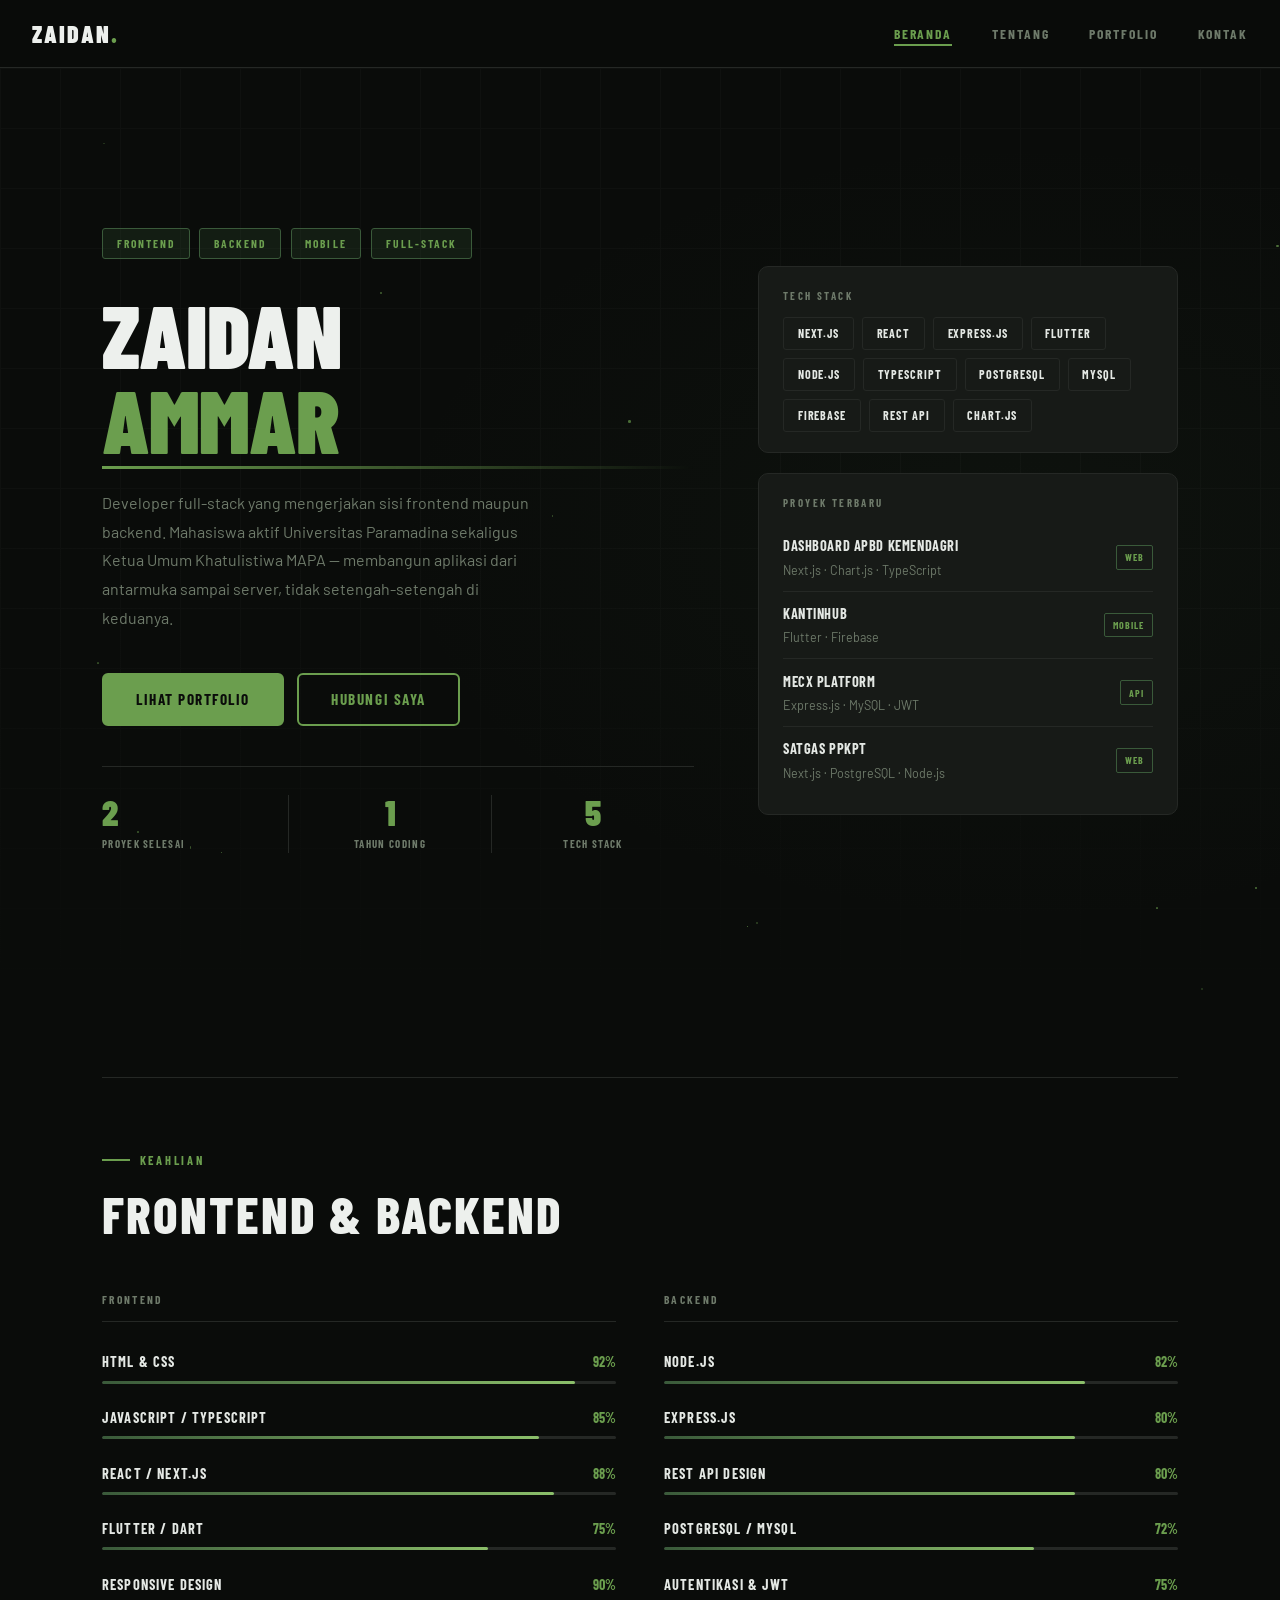
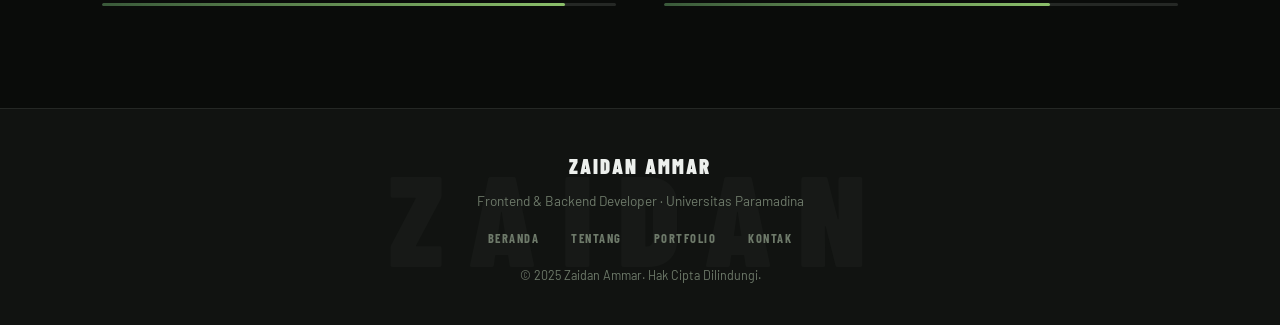
==== index.html @ 1b8b5520 "first commit" ====
<!DOCTYPE html>
<html lang="id">
<head>
  <meta charset="UTF-8" />
  <meta name="viewport" content="width=device-width, initial-scale=1.0" />
  <meta name="description" content="Zaidan Ammar — Frontend dan Backend Developer, Universitas Paramadina" />
  <title>Zaidan Ammar</title>
  <link rel="stylesheet" href="style.css" />
  <style>
    /* ---- Hero layout split ---- */
    .hero-inner {
      display: grid;
      grid-template-columns: 1fr 420px;
      gap: 4rem;
      align-items: center;
      padding: 5rem 0 4rem;
    }

    /* ---- Role pill ---- */
    .role-pills {
      display: flex;
      gap: 0.6rem;
      margin-bottom: 2rem;
      flex-wrap: wrap;
    }

    .role-pill {
      font-family: var(--font-display);
      font-size: 0.72rem;
      font-weight: 700;
      letter-spacing: 0.18em;
      text-transform: uppercase;
      padding: 0.3rem 0.85rem;
      border-radius: 3px;
      border: 1px solid var(--green);
      color: var(--accent);
      background: var(--green-dim);
      transition: all 0.25s;
    }

    .role-pill:hover {
      background: rgba(58,90,58,0.4);
      border-color: var(--accent);
    }

    /* ---- Big name ---- */
    .hero-name {
      font-family: var(--font-display);
      font-weight: 900;
      font-size: clamp(3.5rem, 7vw, 6rem);
      text-transform: uppercase;
      letter-spacing: -0.01em;
      line-height: 0.95;
      color: var(--white);
      margin-bottom: 1.75rem;
    }

    .hero-name .line2 {
      color: var(--accent);
      display: block;
      position: relative;
    }

    /* Underline decoration on name */
    .hero-name .line2::after {
      content: '';
      position: absolute;
      bottom: -8px;
      left: 0;
      width: 0;
      height: 3px;
      background: linear-gradient(to right, var(--accent), transparent);
      animation: nameUnderline 0.8s 0.8s ease forwards;
    }

    @keyframes nameUnderline {
      to { width: 100%; }
    }

    /* ---- Desc ---- */
    .hero-desc {
      font-size: 1rem;
      line-height: 1.8;
      max-width: 440px;
      margin-bottom: 2.5rem;
    }

    /* ---- CTA row ---- */
    .cta-row {
      display: flex;
      gap: 0.85rem;
      flex-wrap: wrap;
    }

    /* ---- Right panel ---- */
    .hero-panel {
      display: flex;
      flex-direction: column;
      gap: 1.25rem;
    }

    .panel-section-title {
      font-family: var(--font-display);
      font-size: 0.68rem;
      font-weight: 700;
      letter-spacing: 0.22em;
      text-transform: uppercase;
      color: var(--muted);
      margin-bottom: 0.75rem;
    }

    /* Stack chips */
    .stack-chips { display: flex; flex-wrap: wrap; gap: 0.5rem; }

    .chip {
      font-family: var(--font-display);
      font-size: 0.75rem;
      font-weight: 700;
      letter-spacing: 0.08em;
      text-transform: uppercase;
      padding: 0.35rem 0.85rem;
      border-radius: 3px;
      border: 1px solid var(--border);
      color: var(--text);
      background: var(--surface);
      transition: all var(--trans);
    }

    .chip:hover {
      border-color: var(--green);
      color: var(--accent);
      transform: translateY(-2px);
    }

    /* Panel card */
    .panel-card {
      background: var(--surface);
      border: 1px solid var(--border);
      border-radius: var(--r);
      padding: 1.25rem 1.5rem;
      transition: border-color var(--trans);
    }

    .panel-card:hover { border-color: var(--green); }

    /* Recent project item */
    .recent-item {
      display: flex;
      align-items: center;
      justify-content: space-between;
      padding: 0.65rem 0;
      border-bottom: 1px solid var(--border);
      transition: background var(--trans);
    }

    .recent-item:last-child { border-bottom: none; }
    .recent-item:hover { background: rgba(107,158,78,0.03); margin: 0 -1.5rem; padding-left: 1.5rem; padding-right: 1.5rem; }

    .recent-name {
      font-family: var(--font-display);
      font-size: 0.9rem;
      font-weight: 700;
      letter-spacing: 0.04em;
      text-transform: uppercase;
      color: var(--text);
    }

    .recent-stack {
      font-size: 0.78rem;
      color: var(--muted);
      margin-top: 0.1rem;
    }

    .recent-tag {
      font-family: var(--font-display);
      font-size: 0.62rem;
      font-weight: 700;
      letter-spacing: 0.1em;
      text-transform: uppercase;
      color: var(--accent);
      border: 1px solid var(--green);
      border-radius: 2px;
      padding: 0.2rem 0.5rem;
      white-space: nowrap;
    }

    /* ---- Skills section ---- */
    .skills-split {
      display: grid;
      grid-template-columns: 1fr 1fr;
      gap: 3rem;
    }

    .skill-domain-title {
      font-family: var(--font-display);
      font-size: 0.72rem;
      font-weight: 700;
      letter-spacing: 0.2em;
      text-transform: uppercase;
      color: var(--muted);
      margin-bottom: 1.75rem;
      padding-bottom: 0.75rem;
      border-bottom: 1px solid var(--border);
    }

    /* ---- Entrance animation ---- */
    .hero-left > * {
      animation: fadeUp 0.5s ease both;
    }

    .role-pills  { animation-delay: 0.05s; }
    .hero-name   { animation-delay: 0.12s; }
    .hero-desc   { animation-delay: 0.19s; }
    .cta-row     { animation-delay: 0.26s; }

    .hero-panel {
      animation: fadeUp 0.5s ease 0.30s both;
    }

    /* ---- Counter stat ---- */
    .stat-row {
      display: flex;
      gap: 0;
      margin-top: 2.5rem;
      animation: fadeUp 0.5s ease 0.32s both;
      border-top: 1px solid var(--border);
      padding-top: 1.75rem;
    }

    .stat-item {
      flex: 1;
      text-align: center;
      padding: 0 1rem;
      border-right: 1px solid var(--border);
    }

    .stat-item:last-child { border-right: none; }
    .stat-item:first-child { padding-left: 0; text-align: left; }

    .stat-num {
      font-family: var(--font-display);
      font-size: 2.2rem;
      font-weight: 900;
      color: var(--accent);
      line-height: 1;
      display: block;
    }

    .stat-lbl {
      font-family: var(--font-display);
      font-size: 0.68rem;
      font-weight: 700;
      letter-spacing: 0.12em;
      text-transform: uppercase;
      color: var(--muted);
      margin-top: 0.3rem;
      display: block;
    }

    /* ---- Responsive ---- */
    @media (max-width: 960px) {
      .hero-inner { grid-template-columns: 1fr; padding: 4rem 0 3rem; }
      .hero-panel { display: none; }
    }

    @media (max-width: 640px) {
      .skills-split { grid-template-columns: 1fr; gap: 2rem; }
      .stat-row { gap: 0; }
    }
    @keyframes fadeUp {
      from { opacity: 0; transform: translateY(16px); }
      to   { opacity: 1; transform: translateY(0); }
    }
  </style>
</head>
<body>

  <div class="nav-progress" id="progress"></div>

  <nav class="main-nav">
    <div class="nav-brand">Zaidan<span>.</span></div>
    <div class="nav-toggle" onclick="document.getElementById('navLinks').classList.toggle('open')">
      <span></span><span></span><span></span>
    </div>
    <ul class="nav-links" id="navLinks">
      <li><a href="index.html" class="active">Beranda</a></li>
      <li><a href="tentang.html">Tentang</a></li>
      <li><a href="portfolio.html">Portfolio</a></li>
      <li><a href="kontak.html">Kontak</a></li>
    </ul>
  </nav>

  <main>

    <!-- ===== HERO ===== -->
    <section class="hero">
      <div class="hero-grid-lines"></div>
      <div class="hero-grad"></div>

      <!-- Floating particles -->
      <div class="hero-particles" id="particles"></div>

      <div class="container" style="width: 100%;">
        <div class="hero-inner">

          <!-- Kiri: identitas -->
          <div class="hero-left">
            <div class="role-pills">
              <span class="role-pill">Frontend</span>
              <span class="role-pill">Backend</span>
              <span class="role-pill">Mobile</span>
              <span class="role-pill">Full-Stack</span>
            </div>

            <div class="hero-name">
              Zaidan
              <span class="line2">Ammar</span>
            </div>

            <p class="hero-desc">
              Developer full-stack yang mengerjakan sisi frontend maupun backend. Mahasiswa aktif Universitas Paramadina sekaligus Ketua Umum Khatulistiwa MAPA — membangun aplikasi dari antarmuka sampai server, tidak setengah-setengah di keduanya.
            </p>

            <div class="cta-row">
              <a href="portfolio.html" class="btn btn-solid">Lihat Portfolio</a>
              <a href="kontak.html" class="btn btn-ghost">Hubungi Saya</a>
            </div>

            <!-- Stats -->
            <div class="stat-row">
              <div class="stat-item">
                <span class="stat-num" data-count="4">0</span>
                <span class="stat-lbl">Proyek Selesai</span>
              </div>
              <div class="stat-item">
                <span class="stat-num" data-count="3">0</span>
                <span class="stat-lbl">Tahun Coding</span>
              </div>
              <div class="stat-item">
                <span class="stat-num" data-count="11">0</span>
                <span class="stat-lbl">Tech Stack</span>
              </div>
            </div>
          </div>

          <!-- Kanan: panel info -->
          <div class="hero-panel">

            <!-- Stack -->
            <div class="panel-card">
              <div class="panel-section-title">Tech Stack</div>
              <div class="stack-chips">
                <span class="chip">Next.js</span>
                <span class="chip">React</span>
                <span class="chip">Express.js</span>
                <span class="chip">Flutter</span>
                <span class="chip">Node.js</span>
                <span class="chip">TypeScript</span>
                <span class="chip">PostgreSQL</span>
                <span class="chip">MySQL</span>
                <span class="chip">Firebase</span>
                <span class="chip">REST API</span>
                <span class="chip">Chart.js</span>
              </div>
            </div>

            <!-- Recent work -->
            <div class="panel-card">
              <div class="panel-section-title">Proyek Terbaru</div>

              <div class="recent-item">
                <div>
                  <div class="recent-name">Dashboard APBD Kemendagri</div>
                  <div class="recent-stack">Next.js · Chart.js · TypeScript</div>
                </div>
                <span class="recent-tag">Web</span>
              </div>

              <div class="recent-item">
                <div>
                  <div class="recent-name">KantinHub</div>
                  <div class="recent-stack">Flutter · Firebase</div>
                </div>
                <span class="recent-tag">Mobile</span>
              </div>

              <div class="recent-item">
                <div>
                  <div class="recent-name">MECX Platform</div>
                  <div class="recent-stack">Express.js · MySQL · JWT</div>
                </div>
                <span class="recent-tag">API</span>
              </div>

              <div class="recent-item">
                <div>
                  <div class="recent-name">Satgas PPKPT</div>
                  <div class="recent-stack">Next.js · PostgreSQL · Node.js</div>
                </div>
                <span class="recent-tag">Web</span>
              </div>
            </div>

          </div>
        </div>
      </div>
    </section>

    <!-- ===== SKILL ===== -->
    <section>
      <div class="container">
        <hr style="margin-bottom: 4rem;" />

        <span class="label reveal">Keahlian</span>
        <h2 style="margin-bottom: 3rem;" class="reveal reveal-delay-1">Frontend &amp; Backend</h2>

        <div class="skills-split">

          <!-- Frontend -->
          <div class="reveal reveal-delay-2">
            <div class="skill-domain-title">Frontend</div>

            <div class="skill-row">
              <div class="skill-head"><span>HTML &amp; CSS</span><span>92%</span></div>
              <div class="skill-track"><div class="skill-fill" style="--target-width: 92%"></div></div>
            </div>

            <div class="skill-row">
              <div class="skill-head"><span>JavaScript / TypeScript</span><span>85%</span></div>
              <div class="skill-track"><div class="skill-fill" style="--target-width: 85%"></div></div>
            </div>

            <div class="skill-row">
              <div class="skill-head"><span>React / Next.js</span><span>88%</span></div>
              <div class="skill-track"><div class="skill-fill" style="--target-width: 88%"></div></div>
            </div>

            <div class="skill-row">
              <div class="skill-head"><span>Flutter / Dart</span><span>75%</span></div>
              <div class="skill-track"><div class="skill-fill" style="--target-width: 75%"></div></div>
            </div>

            <div class="skill-row">
              <div class="skill-head"><span>Responsive Design</span><span>90%</span></div>
              <div class="skill-track"><div class="skill-fill" style="--target-width: 90%"></div></div>
            </div>
          </div>

          <!-- Backend -->
          <div class="reveal reveal-delay-3">
            <div class="skill-domain-title">Backend</div>

            <div class="skill-row">
              <div class="skill-head"><span>Node.js</span><span>82%</span></div>
              <div class="skill-track"><div class="skill-fill" style="--target-width: 82%"></div></div>
            </div>

            <div class="skill-row">
              <div class="skill-head"><span>Express.js</span><span>80%</span></div>
              <div class="skill-track"><div class="skill-fill" style="--target-width: 80%"></div></div>
            </div>

            <div class="skill-row">
              <div class="skill-head"><span>REST API Design</span><span>80%</span></div>
              <div class="skill-track"><div class="skill-fill" style="--target-width: 80%"></div></div>
            </div>

            <div class="skill-row">
              <div class="skill-head"><span>PostgreSQL / MySQL</span><span>72%</span></div>
              <div class="skill-track"><div class="skill-fill" style="--target-width: 72%"></div></div>
            </div>

            <div class="skill-row">
              <div class="skill-head"><span>Autentikasi &amp; JWT</span><span>75%</span></div>
              <div class="skill-track"><div class="skill-fill" style="--target-width: 75%"></div></div>
            </div>
          </div>

        </div>
      </div>
    </section>

  </main>

  <footer>
    <div class="container">
      <div class="foot-brand">Zaidan Ammar</div>
      <p>Frontend &amp; Backend Developer · Universitas Paramadina</p>
      <nav class="foot-links">
        <a href="index.html">Beranda</a>
        <a href="tentang.html">Tentang</a>
        <a href="portfolio.html">Portfolio</a>
        <a href="kontak.html">Kontak</a>
      </nav>
      <p style="margin-top:0.75rem; font-size:0.78rem;">&copy; 2025 Zaidan Ammar. Hak Cipta Dilindungi.</p>
    </div>
  </footer>

  <script>
    /* ---- Progress bar ---- */
    window.addEventListener('scroll', () => {
      const total = document.documentElement.scrollHeight - window.innerHeight;
      document.getElementById('progress').style.width = (total > 0 ? (window.scrollY / total) * 100 : 0) + '%';
    });

    /* ---- Floating particles ---- */
    (function spawnParticles() {
      const container = document.getElementById('particles');
      if (!container) return;
      for (let i = 0; i < 18; i++) {
        const p = document.createElement('span');
        p.className = 'particle';
        p.style.cssText = `
          left: ${Math.random() * 100}%;
          top: ${Math.random() * 100}%;
          animation-duration: ${6 + Math.random() * 10}s;
          animation-delay: ${Math.random() * 8}s;
          width: ${1 + Math.random() * 2}px;
          height: ${1 + Math.random() * 2}px;
          opacity: ${0.3 + Math.random() * 0.4};
        `;
        container.appendChild(p);
      }
    })();

    /* ---- Counter animation ---- */
    function animateCount(el, target, duration) {
      let start = 0;
      const step = (timestamp) => {
        if (!start) start = timestamp;
        const progress = Math.min((timestamp - start) / duration, 1);
        el.textContent = Math.round(progress * target);
        if (progress < 1) requestAnimationFrame(step);
        else el.textContent = target;
      };
      requestAnimationFrame(step);
    }

    const counters = document.querySelectorAll('[data-count]');
    let countersDone = false;

    /* ---- Scroll reveal + skill bars + counters ---- */
    const observer = new IntersectionObserver((entries) => {
      entries.forEach(entry => {
        if (entry.isIntersecting) {
          entry.target.classList.add('visible');

          /* Animate skill fills */
          entry.target.querySelectorAll('.skill-fill').forEach(fill => {
            fill.classList.add('animated');
          });

          /* Counters (trigger once) */
          if (!countersDone) {
            countersDone = true;
            counters.forEach(c => {
              animateCount(c, parseInt(c.dataset.count), 1200);
            });
          }

          observer.unobserve(entry.target);
        }
      });
    }, { threshold: 0.15 });

    document.querySelectorAll('.reveal').forEach(el => observer.observe(el));

    /* Also trigger skill bars when skills section enters */
    const skillObs = new IntersectionObserver((entries) => {
      entries.forEach(entry => {
        if (entry.isIntersecting) {
          entry.target.querySelectorAll('.skill-fill').forEach(fill => fill.classList.add('animated'));
          skillObs.unobserve(entry.target);
        }
      });
    }, { threshold: 0.2 });

    document.querySelectorAll('.skills-split').forEach(el => skillObs.observe(el));
  </script>

</body>
</html>
---- style.css ----
/* ============================================================
   ZAIDAN AMMAR - Portfolio CSS
   Tema: Maskulin, Alam, Petualangan
   Palet: Hitam batu, Hijau hutan tua, Putih bersih, Abu logam
   Font: Barlow Condensed (display) + Barlow (body)
   ============================================================ */

@import url('https://fonts.googleapis.com/css2?family=Barlow+Condensed:wght@400;600;700;800;900&family=Barlow:wght@300;400;500;600&display=swap');

/* ============ CSS VARIABLES ============ */
:root {
  --bg:         #0a0c0a;
  --bg-2:       #111311;
  --surface:    #171a17;
  --border:     #252825;
  --green:      #3a5a3a;
  --green-dim:  rgba(58, 90, 58, 0.22);
  --green-glow: rgba(58, 90, 58, 0.10);
  --accent:     #6b9e4e;
  --accent-lt:  #8bbf6a;
  --text:       #e4e8e4;
  --muted:      #6e7a6a;
  --white:      #edf0ed;

  --font-display: 'Barlow Condensed', 'Impact', sans-serif;
  --font-body:    'Barlow', 'Segoe UI', sans-serif;

  --r:    10px;
  --r-sm:  6px;
  --shadow: 0 4px 32px rgba(0,0,0,0.6);
  --glow:   0 0 40px rgba(58, 90, 58, 0.18);
  --trans:  0.28s ease;
}

/* ============ RESET ============ */
*, *::before, *::after { margin: 0; padding: 0; box-sizing: border-box; }
html { scroll-behavior: smooth; }

body {
  font-family: var(--font-body);
  background: var(--bg);
  color: var(--text);
  line-height: 1.65;
  font-size: 16px;
  min-height: 100vh;
  overflow-x: hidden;
}

/* ============ CURSOR CUSTOM ============ */
body { cursor: crosshair; }
a, button, .btn, .filter-btn, .chip { cursor: pointer; }

/* ============ TYPOGRAPHY ============ */
h1, h2, h3, h4 {
  font-family: var(--font-display);
  text-transform: uppercase;
  letter-spacing: 0.04em;
  line-height: 1.1;
  color: var(--white);
}

h1 { font-size: clamp(3rem, 8vw, 6.5rem); font-weight: 900; }
h2 { font-size: clamp(2rem, 4vw, 3.2rem); font-weight: 800; }
h3 { font-size: 1.4rem; font-weight: 700; }
h4 { font-size: 1rem; font-weight: 700; }
p  { color: var(--muted); font-weight: 400; }

a { color: var(--accent); text-decoration: none; transition: color var(--trans); }
a:hover { color: var(--accent-lt); }

ul, ol { list-style: none; }
img { max-width: 100%; display: block; }

/* ============ LAYOUT ============ */
.container { max-width: 1140px; margin: 0 auto; padding: 0 2rem; }
section { padding: 5rem 0; }

/* ============ SECTION LABEL ============ */
.label {
  display: inline-flex;
  align-items: center;
  gap: 0.6rem;
  font-family: var(--font-display);
  font-size: 0.78rem;
  font-weight: 700;
  letter-spacing: 0.22em;
  text-transform: uppercase;
  color: var(--accent);
  margin-bottom: 1rem;
}

.label::before {
  content: '';
  display: block;
  width: 28px;
  height: 2px;
  background: var(--accent);
}

hr { border: none; border-top: 1px solid var(--border); margin: 0; }

/* ============ BUTTON ============ */
.btn {
  display: inline-flex;
  align-items: center;
  gap: 0.5rem;
  font-family: var(--font-display);
  font-size: 0.95rem;
  font-weight: 700;
  letter-spacing: 0.1em;
  text-transform: uppercase;
  padding: 0.75rem 2rem;
  border-radius: var(--r-sm);
  border: 2px solid transparent;
  cursor: pointer;
  transition: all var(--trans);
  text-decoration: none;
  position: relative;
  overflow: hidden;
}

.btn::after {
  content: '';
  position: absolute;
  inset: 0;
  background: rgba(255,255,255,0.05);
  opacity: 0;
  transition: opacity 0.2s;
}
.btn:hover::after { opacity: 1; }

.btn-solid {
  background: var(--accent);
  color: var(--bg);
  border-color: var(--accent);
}
.btn-solid:hover {
  background: var(--accent-lt);
  border-color: var(--accent-lt);
  color: var(--bg);
  transform: translateY(-2px);
  box-shadow: 0 8px 24px rgba(107,158,78,0.35);
}

.btn-ghost {
  background: transparent;
  color: var(--accent);
  border-color: var(--accent);
}
.btn-ghost:hover {
  background: var(--green-dim);
  color: var(--accent-lt);
  border-color: var(--accent-lt);
  transform: translateY(-2px);
}

.btn-sm { font-size: 0.78rem; padding: 0.5rem 1.2rem; }

/* ============ BADGE / TAG ============ */
.tag {
  display: inline-block;
  font-family: var(--font-display);
  font-size: 0.72rem;
  font-weight: 700;
  letter-spacing: 0.1em;
  text-transform: uppercase;
  padding: 0.28rem 0.75rem;
  border-radius: 3px;
  background: var(--green-dim);
  color: var(--accent);
  border: 1px solid var(--green);
}

/* ============ NAVIGATION ============ */
nav.main-nav {
  position: fixed;
  top: 0; left: 0; right: 0;
  z-index: 100;
  height: 68px;
  background: rgba(10,12,10,0.92);
  backdrop-filter: blur(18px);
  -webkit-backdrop-filter: blur(18px);
  border-bottom: 1px solid var(--border);
  display: flex;
  align-items: center;
  justify-content: space-between;
  padding: 0 2rem;
  animation: navSlideDown 0.6s ease forwards;
}

@keyframes navSlideDown {
  from { transform: translateY(-100%); opacity: 0; }
  to   { transform: translateY(0);     opacity: 1; }
}

.nav-brand {
  font-family: var(--font-display);
  font-weight: 900;
  font-size: 1.5rem;
  letter-spacing: 0.08em;
  text-transform: uppercase;
  color: var(--white);
  transition: color var(--trans);
}

.nav-brand:hover { color: var(--accent); }
.nav-brand span { color: var(--accent); }

.nav-links {
  display: flex;
  gap: 2.5rem;
  align-items: center;
}

.nav-links a {
  font-family: var(--font-display);
  font-size: 0.85rem;
  font-weight: 700;
  letter-spacing: 0.14em;
  text-transform: uppercase;
  color: var(--muted);
  transition: color var(--trans);
  border-bottom: 2px solid transparent;
  padding-bottom: 2px;
  position: relative;
}

.nav-links a::after {
  content: '';
  position: absolute;
  bottom: -2px;
  left: 0;
  right: 100%;
  height: 2px;
  background: var(--accent);
  transition: right 0.3s ease;
}

.nav-links a:hover::after,
.nav-links a.active::after { right: 0; }

.nav-links a:hover,
.nav-links a.active { color: var(--accent); border-bottom-color: transparent; }

.nav-toggle {
  display: none;
  flex-direction: column;
  gap: 5px;
  cursor: pointer;
  padding: 5px;
}

.nav-toggle span {
  display: block;
  width: 26px;
  height: 2px;
  background: var(--text);
  border-radius: 1px;
  transition: all 0.3s;
}

@media (max-width: 700px) {
  .nav-toggle { display: flex; }
  .nav-links {
    display: none;
    position: fixed;
    top: 68px;
    left: 0; right: 0;
    background: var(--bg-2);
    flex-direction: column;
    padding: 1.5rem 2rem;
    gap: 1.5rem;
    border-bottom: 1px solid var(--border);
  }
  .nav-links.open { display: flex; }
}

/* ============ PAGE WRAPPER ============ */
main { padding-top: 68px; }

.nav-progress {
  position: fixed;
  top: 68px; left: 0;
  height: 2px;
  background: linear-gradient(to right, var(--green), var(--accent-lt));
  z-index: 99;
  width: 0%;
  transition: width 0.1s linear;
  box-shadow: 0 0 8px var(--accent);
}

/* ============ HERO ============ */
.hero {
  position: relative;
  display: flex;
  align-items: flex-start;
  overflow: hidden;
}

.hero-grid-lines {
  position: absolute;
  inset: 0;
  background-image:
    linear-gradient(var(--border) 1px, transparent 1px),
    linear-gradient(90deg, var(--border) 1px, transparent 1px);
  background-size: 60px 60px;
  opacity: 0.2;
  pointer-events: none;
  animation: gridPan 30s linear infinite;
}

@keyframes gridPan {
  0%   { background-position: 0 0; }
  100% { background-position: 60px 60px; }
}

.hero-grad {
  position: absolute;
  inset: 0;
  background:
    radial-gradient(ellipse 70% 60% at 80% 50%, rgba(58,90,58,0.08) 0%, transparent 70%),
    linear-gradient(to bottom, transparent 50%, var(--bg) 100%);
  pointer-events: none;
}

/* Floating particles */
.hero-particles {
  position: absolute;
  inset: 0;
  pointer-events: none;
  overflow: hidden;
}

.particle {
  position: absolute;
  width: 2px;
  height: 2px;
  border-radius: 50%;
  background: var(--accent);
  opacity: 0;
  animation: particleFloat linear infinite;
}

@keyframes particleFloat {
  0%   { opacity: 0; transform: translateY(0) scale(0); }
  10%  { opacity: 0.6; }
  90%  { opacity: 0.2; }
  100% { opacity: 0; transform: translateY(-120vh) scale(1.5); }
}

.hero-content { position: relative; z-index: 1; }

/* ============ SKILL BAR ============ */
.skill-row { margin-bottom: 1.4rem; }

.skill-head {
  display: flex;
  justify-content: space-between;
  margin-bottom: 0.4rem;
}

.skill-head span:first-child {
  font-family: var(--font-display);
  font-weight: 700;
  font-size: 0.9rem;
  letter-spacing: 0.08em;
  text-transform: uppercase;
  color: var(--text);
}

.skill-head span:last-child {
  font-family: var(--font-display);
  font-weight: 700;
  font-size: 0.88rem;
  color: var(--accent);
}

.skill-track {
  height: 3px;
  background: var(--border);
  border-radius: 2px;
  overflow: hidden;
}

.skill-fill {
  height: 100%;
  background: linear-gradient(to right, var(--green), var(--accent-lt));
  border-radius: 2px;
  width: 0%;
  transition: width 1.2s cubic-bezier(0.22, 1, 0.36, 1);
}

.skill-fill.animated { width: var(--target-width); }

/* ============ TABLE ============ */
table { width: 100%; border-collapse: collapse; font-size: 0.92rem; }

thead tr { border-bottom: 2px solid var(--accent); background: var(--green-dim); }
thead th {
  padding: 0.85rem 1rem;
  text-align: left;
  font-family: var(--font-display);
  font-size: 0.8rem;
  font-weight: 700;
  letter-spacing: 0.14em;
  text-transform: uppercase;
  color: var(--accent);
}

tbody tr { border-bottom: 1px solid var(--border); transition: background var(--trans); }
tbody tr:hover { background: rgba(107,158,78,0.04); }
tbody td { padding: 0.8rem 1rem; color: var(--muted); }
tbody td:first-child { color: var(--text); font-weight: 500; }

/* ============ FORM ============ */
.form-group { margin-bottom: 1.4rem; }

label {
  display: block;
  font-family: var(--font-display);
  font-size: 0.78rem;
  font-weight: 700;
  letter-spacing: 0.14em;
  text-transform: uppercase;
  color: var(--text);
  margin-bottom: 0.5rem;
}

input[type="text"],
input[type="email"],
input[type="tel"],
textarea,
select {
  width: 100%;
  background: var(--bg-2);
  border: 1px solid var(--border);
  border-radius: var(--r-sm);
  padding: 0.85rem 1rem;
  color: var(--text);
  font-family: var(--font-body);
  font-size: 0.95rem;
  outline: none;
  transition: border-color var(--trans), box-shadow var(--trans);
  appearance: none;
}

input:focus, textarea:focus, select:focus {
  border-color: var(--accent);
  box-shadow: 0 0 0 3px var(--green-dim);
}

input::placeholder, textarea::placeholder { color: var(--border); }
textarea { resize: vertical; min-height: 130px; }

.form-row { display: grid; grid-template-columns: 1fr 1fr; gap: 1rem; }

/* ============ TIMELINE ============ */
.timeline { position: relative; padding-left: 1.75rem; }

.timeline::before {
  content: '';
  position: absolute;
  left: 0; top: 8px; bottom: 0;
  width: 2px;
  background: linear-gradient(to bottom, var(--accent), transparent);
}

.tl-item { position: relative; margin-bottom: 2rem; }

.tl-item::before {
  content: '';
  position: absolute;
  left: -2.3rem;
  top: 7px;
  width: 9px;
  height: 9px;
  border-radius: 50%;
  background: var(--accent);
  border: 2px solid var(--bg);
  transition: transform 0.3s ease, box-shadow 0.3s ease;
}

.tl-item:hover::before {
  transform: scale(1.5);
  box-shadow: 0 0 10px var(--accent);
}

.tl-year {
  font-family: var(--font-display);
  font-size: 0.72rem;
  font-weight: 700;
  letter-spacing: 0.16em;
  text-transform: uppercase;
  color: var(--accent);
  margin-bottom: 0.2rem;
}

.tl-title {
  font-family: var(--font-display);
  font-size: 1.05rem;
  font-weight: 700;
  color: var(--white);
  letter-spacing: 0.04em;
  text-transform: uppercase;
  margin-bottom: 0.2rem;
}

.tl-sub { font-size: 0.88rem; color: var(--muted); }

/* ============ FOOTER ============ */
footer {
  background: var(--bg-2);
  border-top: 1px solid var(--border);
  padding: 2.5rem 0;
  text-align: center;
  position: relative;
  overflow: hidden;
}

footer::before {
  content: 'ZAIDAN';
  position: absolute;
  top: 50%;
  left: 50%;
  transform: translate(-50%, -50%);
  font-family: var(--font-display);
  font-size: 8rem;
  font-weight: 900;
  color: var(--border);
  opacity: 0.3;
  letter-spacing: 0.2em;
  pointer-events: none;
  user-select: none;
}

footer .foot-brand {
  font-family: var(--font-display);
  font-size: 1.3rem;
  font-weight: 900;
  letter-spacing: 0.1em;
  text-transform: uppercase;
  color: var(--white);
  margin-bottom: 0.4rem;
  position: relative;
}

footer p { font-size: 0.85rem; position: relative; }

.foot-links { display: flex; justify-content: center; gap: 2rem; margin: 1rem 0; position: relative; }

.foot-links a {
  font-family: var(--font-display);
  font-size: 0.78rem;
  font-weight: 700;
  letter-spacing: 0.12em;
  text-transform: uppercase;
  color: var(--muted);
}

.foot-links a:hover { color: var(--accent); }

/* ============ CONTACT ============ */
.contact-row {
  display: flex;
  align-items: flex-start;
  gap: 1rem;
  padding: 1.1rem 0;
  border-bottom: 1px solid var(--border);
  transition: background var(--trans);
}

.contact-row:hover { background: rgba(107,158,78,0.03); }

.c-key {
  font-family: var(--font-display);
  font-size: 0.68rem;
  font-weight: 700;
  letter-spacing: 0.14em;
  text-transform: uppercase;
  color: var(--muted);
  width: 44px;
  padding-top: 2px;
  flex-shrink: 0;
}

.c-val strong {
  display: block;
  font-family: var(--font-display);
  font-size: 0.82rem;
  letter-spacing: 0.06em;
  text-transform: uppercase;
  color: var(--text);
  margin-bottom: 0.15rem;
}

.c-val span { font-size: 0.9rem; color: var(--muted); }

.soc-links { display: flex; gap: 0.6rem; margin-top: 2rem; }

.soc-link {
  display: inline-flex;
  align-items: center;
  justify-content: center;
  width: 42px;
  height: 42px;
  border: 1px solid var(--border);
  border-radius: var(--r-sm);
  background: var(--surface);
  font-family: var(--font-display);
  font-size: 0.65rem;
  font-weight: 800;
  letter-spacing: 0.04em;
  text-transform: uppercase;
  color: var(--muted);
  transition: all var(--trans);
}

.soc-link:hover {
  border-color: var(--accent);
  color: var(--accent);
  transform: translateY(-3px);
  box-shadow: 0 6px 16px rgba(107,158,78,0.2);
}

/* ============ BLOCKQUOTE ============ */
.blockquote {
  border-left: 3px solid var(--accent);
  padding: 1.1rem 1.5rem;
  background: var(--green-dim);
  border-radius: 0 var(--r-sm) var(--r-sm) 0;
  margin: 2rem 0;
  font-family: var(--font-display);
  font-size: 1.05rem;
  font-weight: 600;
  letter-spacing: 0.04em;
  color: var(--text);
  text-transform: uppercase;
  position: relative;
  overflow: hidden;
}

.blockquote::before {
  content: '"';
  position: absolute;
  right: 1rem;
  top: -1rem;
  font-size: 6rem;
  color: var(--accent);
  opacity: 0.08;
  font-family: Georgia, serif;
  line-height: 1;
}

/* ============ PROJECT CARD ============ */
.proj-card {
  background: var(--surface);
  border: 1px solid var(--border);
  border-radius: var(--r);
  overflow: hidden;
  transition: all 0.35s cubic-bezier(0.22, 1, 0.36, 1);
}

.proj-card:hover {
  border-color: var(--green);
  box-shadow: var(--glow);
  transform: translateY(-6px);
}

.proj-thumb {
  height: 160px;
  display: flex;
  align-items: center;
  justify-content: center;
  border-bottom: 1px solid var(--border);
  position: relative;
  overflow: hidden;
}

.proj-thumb::after {
  content: '';
  position: absolute;
  inset: 0;
  background: rgba(107,158,78,0);
  transition: background 0.4s ease;
}

.proj-card:hover .proj-thumb::after {
  background: rgba(107,158,78,0.06);
}

.proj-thumb-text {
  font-family: var(--font-display);
  font-size: 1.05rem;
  font-weight: 900;
  letter-spacing: 0.2em;
  text-transform: uppercase;
  color: var(--accent);
  opacity: 0.5;
  transition: opacity 0.3s, letter-spacing 0.3s;
}

.proj-card:hover .proj-thumb-text {
  opacity: 0.9;
  letter-spacing: 0.3em;
}

.proj-body { padding: 1.5rem; }
.proj-body h3 { font-size: 1.15rem; margin-bottom: 0.5rem; }
.proj-body p { font-size: 0.88rem; margin-bottom: 1.1rem; line-height: 1.6; }
.proj-tags { display: flex; flex-wrap: wrap; gap: 0.4rem; margin-bottom: 1.1rem; }
.proj-links { display: flex; gap: 0.6rem; }

/* ============ FORM SUCCESS ============ */
.form-success { display: none; text-align: center; padding: 2.5rem 1rem; }
.form-success.show { display: block; animation: fadeUp 0.5s ease forwards; }

.success-box {
  width: 56px;
  height: 56px;
  border: 2px solid var(--accent);
  border-radius: 4px;
  display: flex;
  align-items: center;
  justify-content: center;
  margin: 0 auto 1.25rem;
  font-family: var(--font-display);
  font-size: 1.5rem;
  font-weight: 900;
  color: var(--accent);
  animation: successPop 0.4s cubic-bezier(0.175, 0.885, 0.32, 1.275) forwards;
}

@keyframes successPop {
  from { transform: scale(0); }
  to   { transform: scale(1); }
}

.form-success h3 { margin-bottom: 0.5rem; }

/* ============ GRID LAYOUTS ============ */
.grid-2 { display: grid; grid-template-columns: 1fr 1fr; gap: 2rem; }
.grid-3 { display: grid; grid-template-columns: repeat(3, 1fr); gap: 1.5rem; }
.grid-about { display: grid; grid-template-columns: 1fr 2fr; gap: 4rem; align-items: start; }
.grid-contact { display: grid; grid-template-columns: 1fr 1.6fr; gap: 4rem; align-items: start; }

/* ============ ABOUT PHOTO ============ */
.about-photo {
  border-radius: var(--r);
  overflow: hidden;
  border: 1px solid var(--border);
  aspect-ratio: 3/4;
  background: var(--surface);
  display: flex;
  align-items: center;
  justify-content: center;
  position: relative;
}

.about-photo::after {
  content: '';
  position: absolute;
  inset: 0;
  border-radius: var(--r);
  box-shadow: inset 0 0 0 1px rgba(107,158,78,0.15);
  pointer-events: none;
}

.about-photo img { width: 100%; height: 100%; object-fit: cover; transition: transform 0.6s ease; }
.about-photo:hover img { transform: scale(1.04); }
.photo-init { font-family: var(--font-display); font-size: 5rem; font-weight: 900; color: var(--accent); }

.info-list { margin-top: 1.5rem; }

.info-list li {
  display: flex;
  gap: 1rem;
  padding: 0.6rem 0;
  border-bottom: 1px solid var(--border);
  font-size: 0.9rem;
  transition: background var(--trans);
}

.info-key {
  font-family: var(--font-display);
  font-size: 0.72rem;
  font-weight: 700;
  letter-spacing: 0.1em;
  text-transform: uppercase;
  color: var(--muted);
  min-width: 90px;
  padding-top: 2px;
}

.info-val { color: var(--text); }

/* ============ FILTER BAR ============ */
.filter-bar { display: flex; gap: 0.6rem; flex-wrap: wrap; margin-bottom: 2.5rem; }

.filter-btn {
  font-family: var(--font-display);
  font-size: 0.78rem;
  font-weight: 700;
  letter-spacing: 0.12em;
  text-transform: uppercase;
  padding: 0.42rem 1rem;
  border-radius: 3px;
  border: 1px solid var(--border);
  background: transparent;
  color: var(--muted);
  cursor: pointer;
  transition: all 0.25s;
}

.filter-btn:hover,
.filter-btn.active {
  background: var(--green-dim);
  border-color: var(--green);
  color: var(--accent);
}

/* ============ SCROLL REVEAL ============ */
.reveal {
  opacity: 0;
  transform: translateY(28px);
  transition: opacity 0.65s ease, transform 0.65s cubic-bezier(0.22, 1, 0.36, 1);
}

.reveal.visible {
  opacity: 1;
  transform: translateY(0);
}

.reveal-delay-1 { transition-delay: 0.1s; }
.reveal-delay-2 { transition-delay: 0.2s; }
.reveal-delay-3 { transition-delay: 0.3s; }
.reveal-delay-4 { transition-delay: 0.4s; }

/* ============ ANIMATIONS ============ */
@keyframes fadeUp {
  from { opacity: 0; transform: translateY(24px); }
  to   { opacity: 1; transform: translateY(0); }
}

@keyframes fadeIn {
  from { opacity: 0; }
  to   { opacity: 1; }
}

@keyframes slideRight {
  from { transform: translateX(-20px); opacity: 0; }
  to   { transform: translateX(0);     opacity: 1; }
}

/* ============ ORG CARD ============ */
.org-card {
  background: var(--surface);
  border: 1px solid var(--border);
  border-left: 3px solid var(--accent);
  border-radius: 0 var(--r) var(--r) 0;
  padding: 1.5rem 1.75rem;
  margin-bottom: 1.5rem;
  transition: box-shadow var(--trans), transform var(--trans);
}

.org-card:hover { box-shadow: var(--glow); transform: translateX(4px); }

.org-card .org-title {
  font-family: var(--font-display);
  font-size: 1.05rem;
  font-weight: 800;
  letter-spacing: 0.06em;
  text-transform: uppercase;
  color: var(--white);
  margin-bottom: 0.25rem;
}

.org-card .org-role {
  font-family: var(--font-display);
  font-size: 0.78rem;
  font-weight: 700;
  letter-spacing: 0.14em;
  text-transform: uppercase;
  color: var(--accent);
  margin-bottom: 0.5rem;
}

.org-card p { font-size: 0.88rem; line-height: 1.6; }

/* ============ HOBI LIST ============ */
.hobi-list {
  display: grid;
  grid-template-columns: 1fr 1fr;
  gap: 0.75rem;
  margin-top: 1rem;
}

.hobi-item {
  background: var(--surface);
  border: 1px solid var(--border);
  border-radius: var(--r-sm);
  padding: 0.7rem 1rem;
  font-family: var(--font-display);
  font-size: 0.82rem;
  font-weight: 700;
  letter-spacing: 0.1em;
  text-transform: uppercase;
  color: var(--text);
  display: flex;
  align-items: center;
  gap: 0.6rem;
  transition: all var(--trans);
}

.hobi-item:hover {
  border-color: var(--green);
  color: var(--accent);
  transform: translateX(4px);
}

.hobi-dot {
  width: 6px;
  height: 6px;
  border-radius: 50%;
  background: var(--accent);
  flex-shrink: 0;
}

/* ============ RESPONSIVE ============ */
@media (max-width: 900px) {
  .grid-about, .grid-contact { grid-template-columns: 1fr; gap: 2rem; }
  .grid-3 { grid-template-columns: 1fr 1fr; }
}

@media (max-width: 640px) {
  .grid-2 { grid-template-columns: 1fr; }
  .grid-3 { grid-template-columns: 1fr; }
  .form-row { grid-template-columns: 1fr; }
  h1 { font-size: 3rem; }
  .hobi-list { grid-template-columns: 1fr; }
}
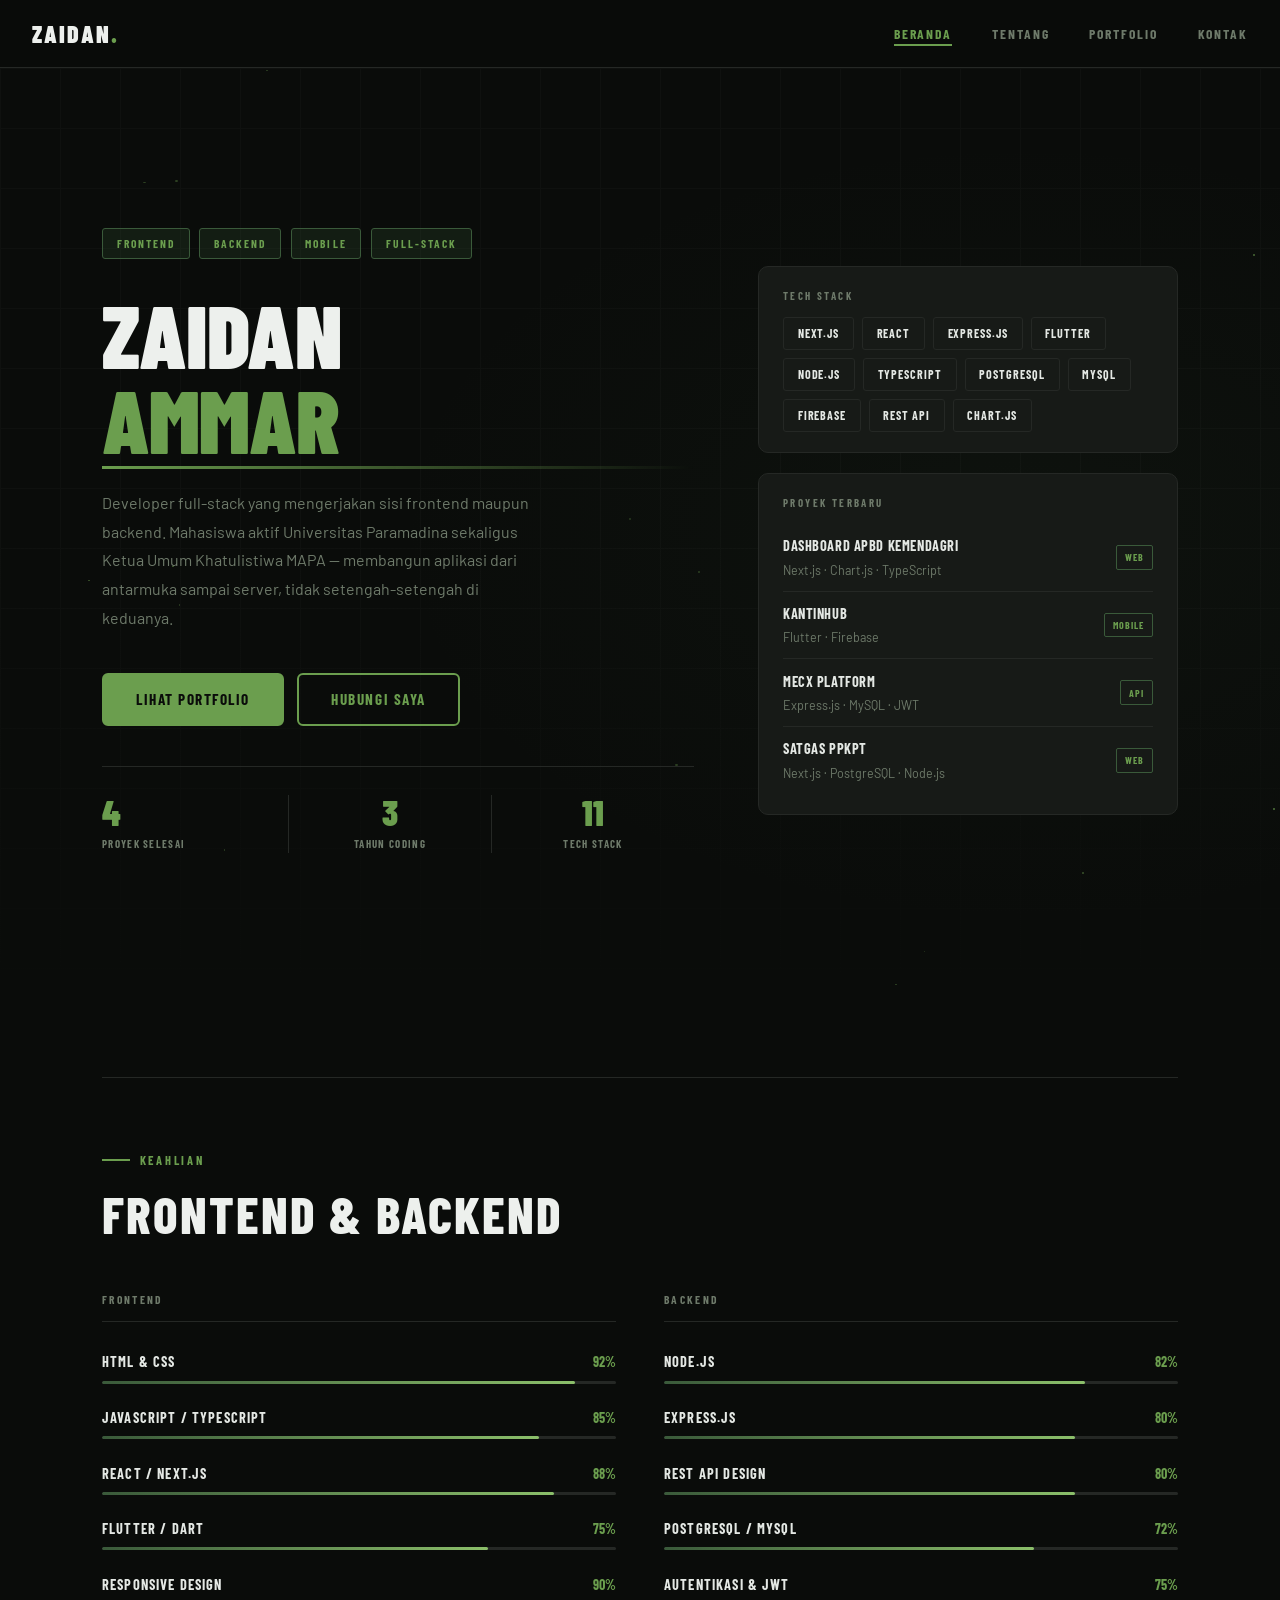
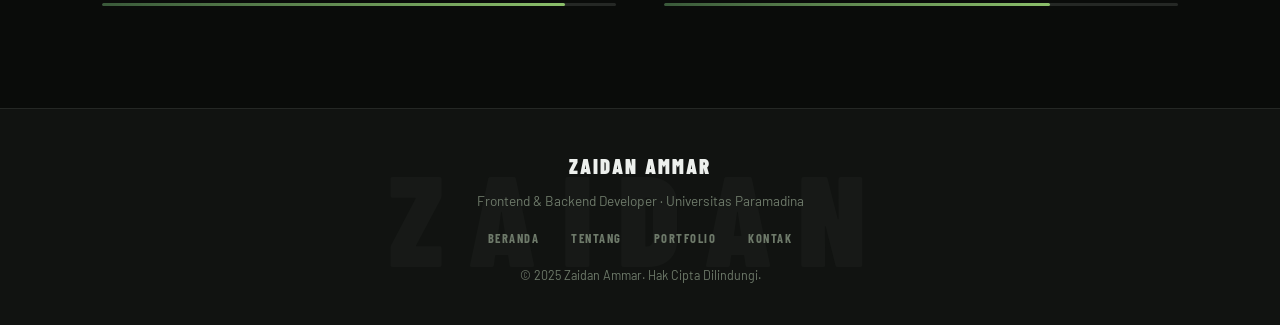
==== commit 8d9bb0c5: "nambahhin backend" ====
--- a/index.html
+++ b/index.html
@@ -4,10 +4,15 @@
   <meta charset="UTF-8" />
   <meta name="viewport" content="width=device-width, initial-scale=1.0" />
   <meta name="description" content="Zaidan Ammar — Frontend dan Backend Developer, Universitas Paramadina" />
+
+  <!-- SEO & Open Graph -->
+  <meta property="og:title" content="Zaidan Ammar | Full-Stack Developer" />
+  <meta property="og:description" content="Developer full-stack Next.js, Flutter, Node.js. Mahasiswa aktif Universitas Paramadina." />
+  <meta property="og:type" content="website" />
+
   <title>Zaidan Ammar</title>
   <link rel="stylesheet" href="style.css" />
   <style>
-    /* ---- Hero layout split ---- */
     .hero-inner {
       display: grid;
       grid-template-columns: 1fr 420px;
@@ -15,15 +20,12 @@
       align-items: center;
       padding: 5rem 0 4rem;
     }
-
-    /* ---- Role pill ---- */
     .role-pills {
       display: flex;
       gap: 0.6rem;
       margin-bottom: 2rem;
       flex-wrap: wrap;
     }
-
     .role-pill {
       font-family: var(--font-display);
       font-size: 0.72rem;
@@ -37,13 +39,10 @@
       background: var(--green-dim);
       transition: all 0.25s;
     }
-
     .role-pill:hover {
       background: rgba(58,90,58,0.4);
       border-color: var(--accent);
     }
-
-    /* ---- Big name ---- */
     .hero-name {
       font-family: var(--font-display);
       font-weight: 900;
@@ -54,51 +53,36 @@
       color: var(--white);
       margin-bottom: 1.75rem;
     }
-
     .hero-name .line2 {
       color: var(--accent);
       display: block;
       position: relative;
     }
-
-    /* Underline decoration on name */
     .hero-name .line2::after {
       content: '';
       position: absolute;
-      bottom: -8px;
-      left: 0;
-      width: 0;
-      height: 3px;
+      bottom: -8px; left: 0;
+      width: 0; height: 3px;
       background: linear-gradient(to right, var(--accent), transparent);
       animation: nameUnderline 0.8s 0.8s ease forwards;
     }
-
-    @keyframes nameUnderline {
-      to { width: 100%; }
-    }
-
-    /* ---- Desc ---- */
+    @keyframes nameUnderline { to { width: 100%; } }
     .hero-desc {
       font-size: 1rem;
       line-height: 1.8;
       max-width: 440px;
       margin-bottom: 2.5rem;
     }
-
-    /* ---- CTA row ---- */
     .cta-row {
       display: flex;
       gap: 0.85rem;
       flex-wrap: wrap;
     }
-
-    /* ---- Right panel ---- */
     .hero-panel {
       display: flex;
       flex-direction: column;
       gap: 1.25rem;
     }
-
     .panel-section-title {
       font-family: var(--font-display);
       font-size: 0.68rem;
@@ -108,10 +92,7 @@
       color: var(--muted);
       margin-bottom: 0.75rem;
     }
-
-    /* Stack chips */
     .stack-chips { display: flex; flex-wrap: wrap; gap: 0.5rem; }
-
     .chip {
       font-family: var(--font-display);
       font-size: 0.75rem;
@@ -125,14 +106,11 @@
       background: var(--surface);
       transition: all var(--trans);
     }
-
     .chip:hover {
       border-color: var(--green);
       color: var(--accent);
       transform: translateY(-2px);
     }
-
-    /* Panel card */
     .panel-card {
       background: var(--surface);
       border: 1px solid var(--border);
@@ -140,10 +118,7 @@
       padding: 1.25rem 1.5rem;
       transition: border-color var(--trans);
     }
-
     .panel-card:hover { border-color: var(--green); }
-
-    /* Recent project item */
     .recent-item {
       display: flex;
       align-items: center;
@@ -152,10 +127,8 @@
       border-bottom: 1px solid var(--border);
       transition: background var(--trans);
     }
-
     .recent-item:last-child { border-bottom: none; }
     .recent-item:hover { background: rgba(107,158,78,0.03); margin: 0 -1.5rem; padding-left: 1.5rem; padding-right: 1.5rem; }
-
     .recent-name {
       font-family: var(--font-display);
       font-size: 0.9rem;
@@ -164,13 +137,7 @@
       text-transform: uppercase;
       color: var(--text);
     }
-
-    .recent-stack {
-      font-size: 0.78rem;
-      color: var(--muted);
-      margin-top: 0.1rem;
-    }
-
+    .recent-stack { font-size: 0.78rem; color: var(--muted); margin-top: 0.1rem; }
     .recent-tag {
       font-family: var(--font-display);
       font-size: 0.62rem;
@@ -183,14 +150,11 @@
       padding: 0.2rem 0.5rem;
       white-space: nowrap;
     }
-
-    /* ---- Skills section ---- */
     .skills-split {
       display: grid;
       grid-template-columns: 1fr 1fr;
       gap: 3rem;
     }
-
     .skill-domain-title {
       font-family: var(--font-display);
       font-size: 0.72rem;
@@ -202,22 +166,12 @@
       padding-bottom: 0.75rem;
       border-bottom: 1px solid var(--border);
     }
-
-    /* ---- Entrance animation ---- */
-    .hero-left > * {
-      animation: fadeUp 0.5s ease both;
-    }
-
+    .hero-left > * { animation: fadeUp 0.5s ease both; }
     .role-pills  { animation-delay: 0.05s; }
     .hero-name   { animation-delay: 0.12s; }
     .hero-desc   { animation-delay: 0.19s; }
     .cta-row     { animation-delay: 0.26s; }
-
-    .hero-panel {
-      animation: fadeUp 0.5s ease 0.30s both;
-    }
-
-    /* ---- Counter stat ---- */
+    .hero-panel  { animation: fadeUp 0.5s ease 0.30s both; }
     .stat-row {
       display: flex;
       gap: 0;
@@ -226,17 +180,14 @@
       border-top: 1px solid var(--border);
       padding-top: 1.75rem;
     }
-
     .stat-item {
       flex: 1;
       text-align: center;
       padding: 0 1rem;
       border-right: 1px solid var(--border);
     }
-
     .stat-item:last-child { border-right: none; }
     .stat-item:first-child { padding-left: 0; text-align: left; }
-
     .stat-num {
       font-family: var(--font-display);
       font-size: 2.2rem;
@@ -245,7 +196,6 @@
       line-height: 1;
       display: block;
     }
-
     .stat-lbl {
       font-family: var(--font-display);
       font-size: 0.68rem;
@@ -256,16 +206,12 @@
       margin-top: 0.3rem;
       display: block;
     }
-
-    /* ---- Responsive ---- */
     @media (max-width: 960px) {
       .hero-inner { grid-template-columns: 1fr; padding: 4rem 0 3rem; }
       .hero-panel { display: none; }
     }
-
     @media (max-width: 640px) {
       .skills-split { grid-template-columns: 1fr; gap: 2rem; }
-      .stat-row { gap: 0; }
     }
     @keyframes fadeUp {
       from { opacity: 0; transform: translateY(16px); }
@@ -286,24 +232,20 @@
       <li><a href="index.html" class="active">Beranda</a></li>
       <li><a href="tentang.html">Tentang</a></li>
       <li><a href="portfolio.html">Portfolio</a></li>
-      <li><a href="kontak.html">Kontak</a></li>
+      <!-- FIX: Sebelumnya kontak.html — file aslinya adalah kontak.php -->
+      <li><a href="kontak.php">Kontak</a></li>
     </ul>
   </nav>
 
   <main>
-
-    <!-- ===== HERO ===== -->
     <section class="hero">
       <div class="hero-grid-lines"></div>
       <div class="hero-grad"></div>
-
-      <!-- Floating particles -->
       <div class="hero-particles" id="particles"></div>
 
       <div class="container" style="width: 100%;">
         <div class="hero-inner">
 
-          <!-- Kiri: identitas -->
           <div class="hero-left">
             <div class="role-pills">
               <span class="role-pill">Frontend</span>
@@ -323,10 +265,10 @@
 
             <div class="cta-row">
               <a href="portfolio.html" class="btn btn-solid">Lihat Portfolio</a>
-              <a href="kontak.html" class="btn btn-ghost">Hubungi Saya</a>
-            </div>
-
-            <!-- Stats -->
+              <!-- FIX: kontak.html → kontak.php -->
+              <a href="kontak.php" class="btn btn-ghost">Hubungi Saya</a>
+            </div>
+
             <div class="stat-row">
               <div class="stat-item">
                 <span class="stat-num" data-count="4">0</span>
@@ -343,10 +285,7 @@
             </div>
           </div>
 
-          <!-- Kanan: panel info -->
           <div class="hero-panel">
-
-            <!-- Stack -->
             <div class="panel-card">
               <div class="panel-section-title">Tech Stack</div>
               <div class="stack-chips">
@@ -364,10 +303,8 @@
               </div>
             </div>
 
-            <!-- Recent work -->
             <div class="panel-card">
               <div class="panel-section-title">Proyek Terbaru</div>
-
               <div class="recent-item">
                 <div>
                   <div class="recent-name">Dashboard APBD Kemendagri</div>
@@ -375,7 +312,6 @@
                 </div>
                 <span class="recent-tag">Web</span>
               </div>
-
               <div class="recent-item">
                 <div>
                   <div class="recent-name">KantinHub</div>
@@ -383,7 +319,6 @@
                 </div>
                 <span class="recent-tag">Mobile</span>
               </div>
-
               <div class="recent-item">
                 <div>
                   <div class="recent-name">MECX Platform</div>
@@ -391,7 +326,6 @@
                 </div>
                 <span class="recent-tag">API</span>
               </div>
-
               <div class="recent-item">
                 <div>
                   <div class="recent-name">Satgas PPKPT</div>
@@ -400,86 +334,70 @@
                 <span class="recent-tag">Web</span>
               </div>
             </div>
-
           </div>
+
         </div>
       </div>
     </section>
 
-    <!-- ===== SKILL ===== -->
     <section>
       <div class="container">
         <hr style="margin-bottom: 4rem;" />
-
         <span class="label reveal">Keahlian</span>
         <h2 style="margin-bottom: 3rem;" class="reveal reveal-delay-1">Frontend &amp; Backend</h2>
 
         <div class="skills-split">
-
-          <!-- Frontend -->
           <div class="reveal reveal-delay-2">
             <div class="skill-domain-title">Frontend</div>
-
             <div class="skill-row">
               <div class="skill-head"><span>HTML &amp; CSS</span><span>92%</span></div>
               <div class="skill-track"><div class="skill-fill" style="--target-width: 92%"></div></div>
             </div>
-
             <div class="skill-row">
               <div class="skill-head"><span>JavaScript / TypeScript</span><span>85%</span></div>
               <div class="skill-track"><div class="skill-fill" style="--target-width: 85%"></div></div>
             </div>
-
             <div class="skill-row">
               <div class="skill-head"><span>React / Next.js</span><span>88%</span></div>
               <div class="skill-track"><div class="skill-fill" style="--target-width: 88%"></div></div>
             </div>
-
             <div class="skill-row">
               <div class="skill-head"><span>Flutter / Dart</span><span>75%</span></div>
               <div class="skill-track"><div class="skill-fill" style="--target-width: 75%"></div></div>
             </div>
-
             <div class="skill-row">
               <div class="skill-head"><span>Responsive Design</span><span>90%</span></div>
               <div class="skill-track"><div class="skill-fill" style="--target-width: 90%"></div></div>
             </div>
           </div>
 
-          <!-- Backend -->
           <div class="reveal reveal-delay-3">
             <div class="skill-domain-title">Backend</div>
-
             <div class="skill-row">
               <div class="skill-head"><span>Node.js</span><span>82%</span></div>
               <div class="skill-track"><div class="skill-fill" style="--target-width: 82%"></div></div>
             </div>
-
             <div class="skill-row">
               <div class="skill-head"><span>Express.js</span><span>80%</span></div>
               <div class="skill-track"><div class="skill-fill" style="--target-width: 80%"></div></div>
             </div>
-
             <div class="skill-row">
               <div class="skill-head"><span>REST API Design</span><span>80%</span></div>
               <div class="skill-track"><div class="skill-fill" style="--target-width: 80%"></div></div>
             </div>
-
             <div class="skill-row">
               <div class="skill-head"><span>PostgreSQL / MySQL</span><span>72%</span></div>
               <div class="skill-track"><div class="skill-fill" style="--target-width: 72%"></div></div>
             </div>
-
             <div class="skill-row">
               <div class="skill-head"><span>Autentikasi &amp; JWT</span><span>75%</span></div>
               <div class="skill-track"><div class="skill-fill" style="--target-width: 75%"></div></div>
             </div>
           </div>
-
         </div>
+
       </div>
     </section>
-
   </main>
 
   <footer>
@@ -490,20 +408,19 @@
         <a href="index.html">Beranda</a>
         <a href="tentang.html">Tentang</a>
         <a href="portfolio.html">Portfolio</a>
-        <a href="kontak.html">Kontak</a>
+        <!-- FIX: kontak.html → kontak.php -->
+        <a href="kontak.php">Kontak</a>
       </nav>
       <p style="margin-top:0.75rem; font-size:0.78rem;">&copy; 2025 Zaidan Ammar. Hak Cipta Dilindungi.</p>
     </div>
   </footer>
 
   <script>
-    /* ---- Progress bar ---- */
     window.addEventListener('scroll', () => {
       const total = document.documentElement.scrollHeight - window.innerHeight;
       document.getElementById('progress').style.width = (total > 0 ? (window.scrollY / total) * 100 : 0) + '%';
     });
 
-    /* ---- Floating particles ---- */
     (function spawnParticles() {
       const container = document.getElementById('particles');
       if (!container) return;
@@ -523,7 +440,6 @@
       }
     })();
 
-    /* ---- Counter animation ---- */
     function animateCount(el, target, duration) {
       let start = 0;
       const step = (timestamp) => {
@@ -536,28 +452,22 @@
       requestAnimationFrame(step);
     }
 
-    const counters = document.querySelectorAll('[data-count]');
-    let countersDone = false;
-
-    /* ---- Scroll reveal + skill bars + counters ---- */
+    // FIX: Counter sekarang dijalankan langsung saat halaman load
+    // (sebelumnya hanya trigger via IntersectionObserver yang tidak mendeteksi
+    //  elemen hero yang sudah visible dari awal)
+    window.addEventListener('DOMContentLoaded', () => {
+      document.querySelectorAll('[data-count]').forEach(c => {
+        animateCount(c, parseInt(c.dataset.count), 1500);
+      });
+    });
+
     const observer = new IntersectionObserver((entries) => {
       entries.forEach(entry => {
         if (entry.isIntersecting) {
           entry.target.classList.add('visible');
-
-          /* Animate skill fills */
           entry.target.querySelectorAll('.skill-fill').forEach(fill => {
             fill.classList.add('animated');
           });
-
-          /* Counters (trigger once) */
-          if (!countersDone) {
-            countersDone = true;
-            counters.forEach(c => {
-              animateCount(c, parseInt(c.dataset.count), 1200);
-            });
-          }
-
           observer.unobserve(entry.target);
         }
       });
@@ -565,7 +475,6 @@
 
     document.querySelectorAll('.reveal').forEach(el => observer.observe(el));
 
-    /* Also trigger skill bars when skills section enters */
     const skillObs = new IntersectionObserver((entries) => {
       entries.forEach(entry => {
         if (entry.isIntersecting) {
